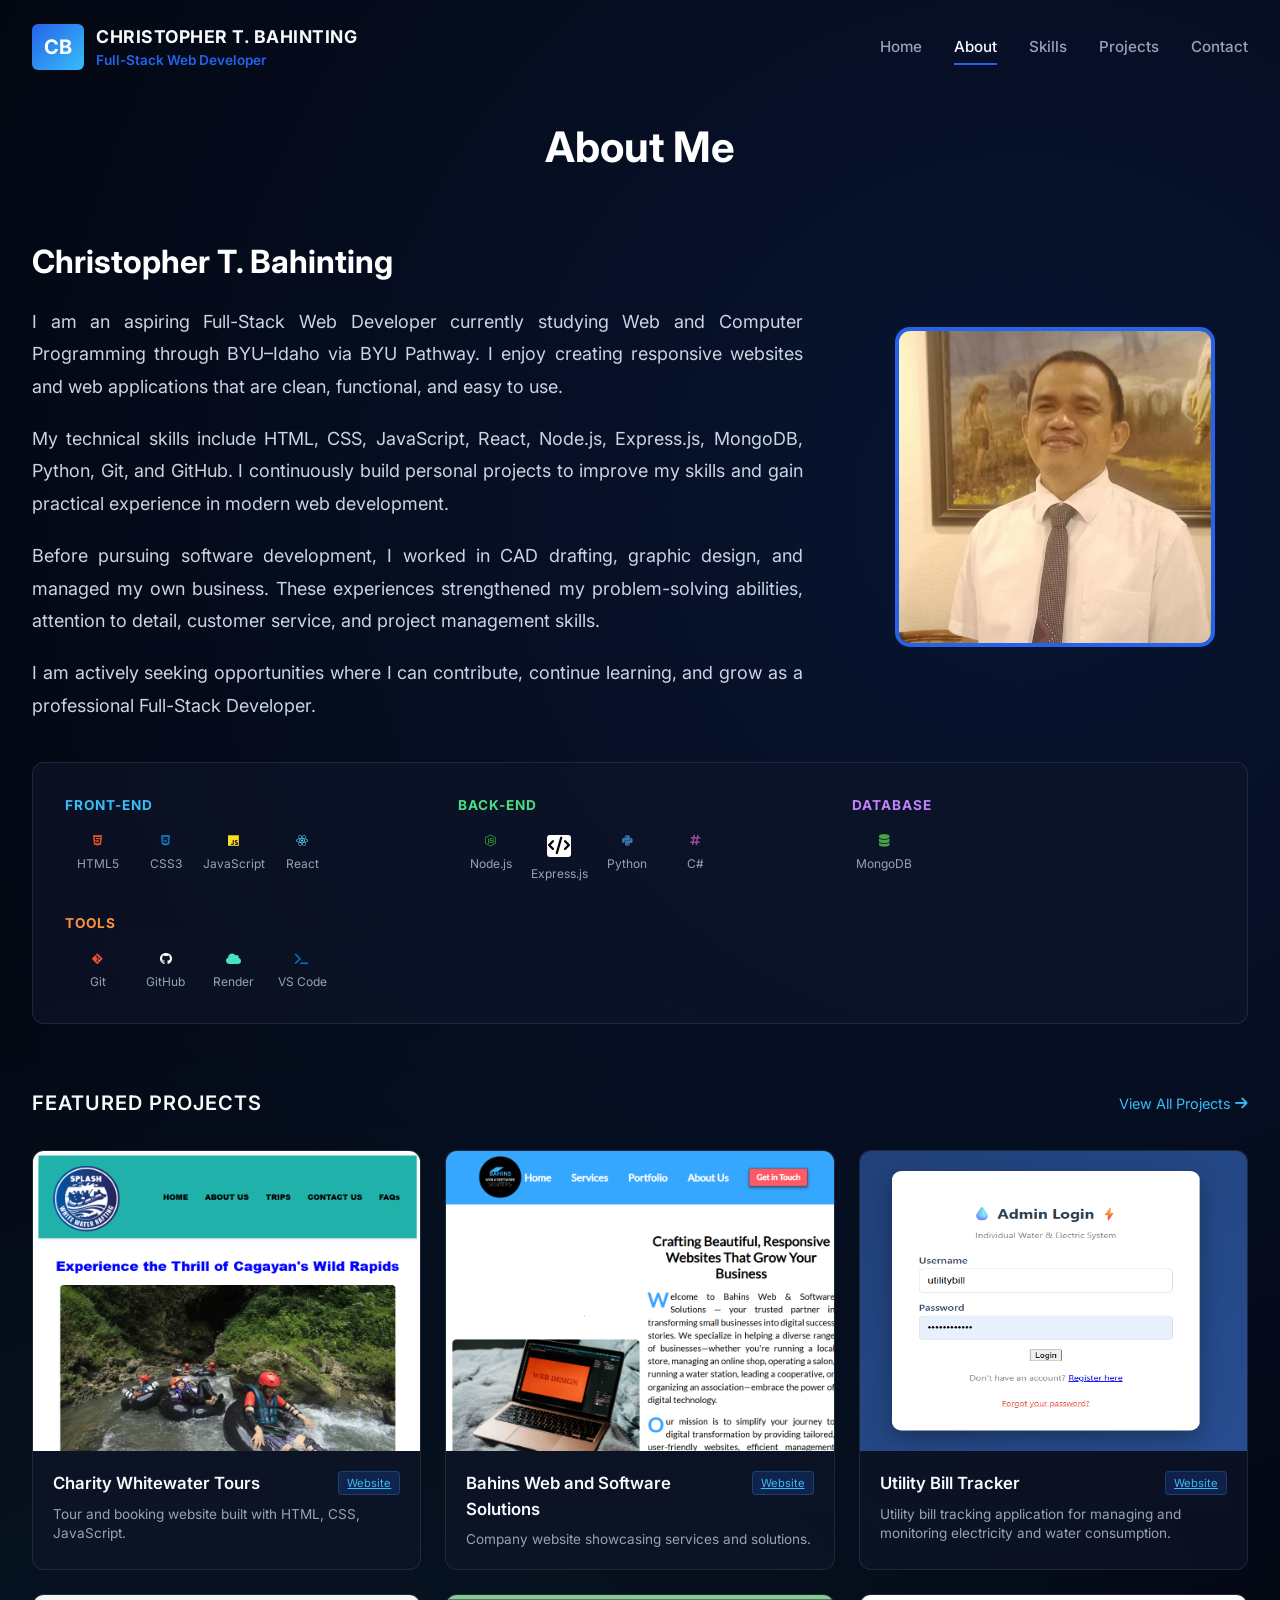
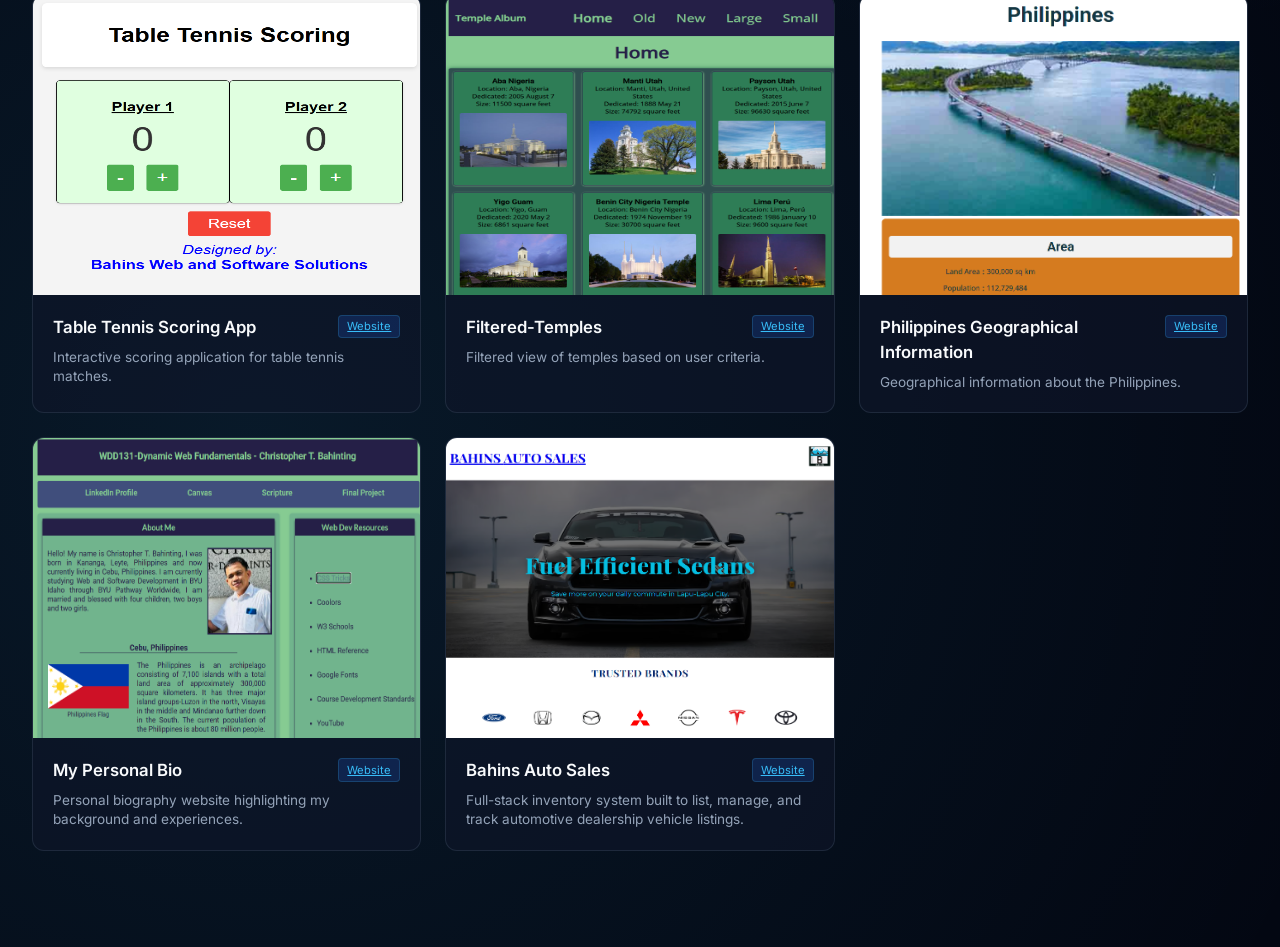
==== about.html @ c2ac5dff "Initial portfolio" ====
<!DOCTYPE html>
<html lang="en">
<head>
    <meta charset="UTF-8">
    <meta name="viewport" content="width=device-width, initial-scale=1.0">
    <title>Christopher T. Bahinting | Full-Stack Web Developer</title>
    <!-- Google Fonts & Font Awesome Icons -->
    <link href="https://fonts.googleapis.com/css2?family=Inter:wght@300;400;500;600;700&display=swap" rel="stylesheet">
    <link rel="stylesheet" href="https://cdnjs.cloudflare.com/ajax/libs/font-awesome/6.4.0/css/all.min.css">
    <link rel="stylesheet" href="style.css">
    
</head>
<body>

    <!-- Header Section -->
    <header>
        <div class="brand">
            <div class="logo-box">CB</div>
            <div class="brand-text">
                <h1>CHRISTOPHER T. BAHINTING</h1>
                <p>Full-Stack Web Developer</p>
            </div>
        </div>
        <nav>
            <a href="index.html" >Home</a>
            <a href="about.html" class="active" >About</a>
            <a href="skills.html">Skills</a>
            <a href="projects.html">Projects</a>
            <a href="contact.html">Contact</a>          
        </nav>
    </header>


    
<!-- ABOUT -->
<section id="about" class="about">
    <div class="container">

        <h2>About Me</h2>

        <div class="about-content">

          

            <div class="about-text">

                <h3>Christopher T. Bahinting</h3>

                <p>
                    I am an aspiring Full-Stack Web Developer currently studying
                    Web and Computer Programming through BYU–Idaho via BYU Pathway.
                    I enjoy creating responsive websites and web applications that
                    are clean, functional, and easy to use.
                </p>

                <p>
                    My technical skills include HTML, CSS, JavaScript, React,
                    Node.js, Express.js, MongoDB, Python, Git, and GitHub.
                    I continuously build personal projects to improve my skills
                    and gain practical experience in modern web development.
                </p>

                <p>
                    Before pursuing software development, I worked in CAD drafting,
                    graphic design, and managed my own business. These experiences
                    strengthened my problem-solving abilities, attention to detail,
                    customer service, and project management skills.
                </p>

                <p>
                    I am actively seeking opportunities where I can contribute,
                    continue learning, and grow as a professional Full-Stack
                    Developer.
                </p>

            </div>
              <div class="about-image">
                <img src="images/profile.jpg" alt="Christopher Bahinting">
            </div>

        </div>

    </div>
</section>
    







 <!-- Skills Matrix Section -->
    <section class="skills-section">
        <div class="skills-grid">
            <!-- Front-End -->
            <div class="skills-category frontend">
                <h4>Front-End</h4>
                <div class="skills-items">
                    <div class="skill-node"><i class="fa-brands fa-html5" style="color:#e34f26"></i><span>HTML5</span></div>
                    <div class="skill-node"><i class="fa-brands fa-css3-alt" style="color:#1572b6"></i><span>CSS3</span></div>
                    <div class="skill-node"><i class="fa-brands fa-js" style="color:#f7df1e"></i><span>JavaScript</span></div>
                    <div class="skill-node"><i class="fa-brands fa-react" style="color:#61dafb"></i><span>React</span></div>
                </div>
            </div>
            <!-- Back-End -->
            <div class="skills-category backend">
                <h4>Back-End</h4>
                <div class="skills-items">
                    <div class="skill-node"><i class="fa-brands fa-node-js" style="color:#339933"></i><span>Node.js</span></div>
                    <div class="skill-node"><i class="fa-solid fa-code" style="color:#000000; background:#fff; border-radius:3px; padding:2px 1px; font-size:1.1rem;"></i><span>Express.js</span></div>
                    <div class="skill-node"><i class="fa-brands fa-python" style="color:#3776ab"></i><span>Python</span></div>
                    <div class="skill-node"><i class="fa-solid fa-hashtag" style="color:#9b4993"></i><span>C#</span></div>
                </div>
            </div>
            <!-- Database -->
            <div class="skills-category database">
                <h4>Database</h4>
                <div class="skills-items">
                    <div class="skill-node"><i class="fa-solid fa-database" style="color:#47a248"></i><span>MongoDB</span></div>
                </div>
            </div>
            <!-- Tools -->
            <div class="skills-category tools">
                <h4>Tools</h4>
                <div class="skills-items">
                    <div class="skill-node"><i class="fa-brands fa-git-alt" style="color:#f05032"></i><span>Git</span></div>
                    <div class="skill-node"><i class="fa-brands fa-github" style="color:#ffffff"></i><span>GitHub</span></div>
                    <div class="skill-node"><i class="fa-solid fa-cloud" style="color:#46e3c3"></i><span>Render</span></div>
                    <div class="skill-node"><i class="fa-solid fa-terminal" style="color:#007acc"></i><span>VS Code</span></div>
                </div>
            </div>
        </div>
    </section>

    <!-- Featured Projects Grid Section -->
     <!-- Featured Projects Grid Section -->
    <section class="projects-section">
        <div class="projects-header">
            <h3>Featured Projects</h3>
            <a href="#" class="view-all-link">View All Projects <i class="fa-solid fa-arrow-right"></i></a>
        </div>

        <div class="projects-grid">

            <!-- Project 1 -->
          <div class="project-card">
            <img src="images/waterrafting.png" alt="Charity Whitewater Tours" class="project-img">
                <div class="project-info">
                        <div class="project-title-row">
                    <h4>Charity Whitewater Tours</h4>
                    <a href="https://bahintingchristopher.github.io/wdd130/index.html" 
                        target="_blank" 
                        class="project-badge">
                        Website
                        </a>
                    </div>
                    <p class="project-desc">Tour and booking website built with HTML, CSS, JavaScript.</p>
                </div>
        </div>

            <!-- Project 2 -->
        <div class="project-card">
            <img src="images/bahins.png" alt="Bahins Web and Software Solutions" class="project-img">
        <div class="project-info">
                <div class="project-title-row">
                    <!-- Updated title -->
                    <h4>Bahins Web and Software Solutions</h4>
                    <a href="https://bahintingchristopher.github.io/bahins/" 
                    target="_blank" 
                    class="project-badge">
                    Website
                    </a>
                </div>
                <p class="project-desc">Company website showcasing services and solutions.</p>
            </div>
        </div>

            <!-- Project 3 -->
             <div class="project-card">
            <img src="images/utilitybill.png" alt="Utility Bill Tracker" class="project-img">
        <div class="project-info">
                <div class="project-title-row">
                    <!-- Updated title -->
                    <h4>Utility Bill Tracker</h4>
                    <a href="https://utilitybill.pythonanywhere.com/login/?next=/" 
                    target="_blank" 
                    class="project-badge">
                    Website
                    </a>
                </div>
                <p class="project-desc">Utility bill tracking application for managing and monitoring electricity and water consumption.</p>
            </div>
        </div>

            <!-- Project 4 -->
              <div class="project-card">
            <img src="images/scoringApp.png" alt="Table Tennis Scoring App" class="project-img">
        <div class="project-info">
                <div class="project-title-row">
                    <!-- Updated title -->
                    <h4>Table Tennis Scoring App</h4>
                    <a href="https://bahintingchristopher.github.io/pingpong/score.html" 
                    target="_blank" 
                    class="project-badge">
                    Website
                    </a>
                </div>
                <p class="project-desc">Interactive scoring application for table tennis matches.</p>
            </div>
        </div>
            

            <!-- Project 5 -->
            <div class="project-card">
                <img src="images/filtering.png" alt="Filtered-Temples" class="project-img">
            <div class="project-info">
                    <div class="project-title-row">
                        <!-- Updated title -->
                        <h4>Filtered-Temples</h4>
                        <a href="https://bahintingchristopher.github.io/wdd131/filtered-temples.html" 
                        target="_blank" 
                        class="project-badge">
                        Website
                        </a>
                    </div>
                    <p class="project-desc">Filtered view of temples based on user criteria.</p>
                </div>
            </div>


            <!-- Project 6 -->
           <div class="project-card">
                <img src="images/georaphical.png" alt="Philippines Geographical Information" class="project-img">
            <div class="project-info">
                    <div class="project-title-row">
                        <!-- Updated title -->
                        <h4>Philippines Geographical Information</h4>
                        <a href="https://bahintingchristopher.github.io/wdd131/place.html" 
                        target="_blank" 
                        class="project-badge">
                        Website
                        </a>
                    </div>
                    <p class="project-desc">Geographical information about the Philippines.</p>
                </div>
            </div>

            <!-- Project 7 -->
           <div class="project-card">
                <img src="images/personalBio.png" alt="My Personal Bio" class="project-img">
            <div class="project-info">
                    <div class="project-title-row">
                        <!-- Updated title -->
                        <h4>My Personal Bio</h4>
                        <a href="https://bahintingchristopher.github.io/wdd131/index.html" 
                        target="_blank" 
                        class="project-badge">
                        Website
                        </a>
                    </div>
                    <p class="project-desc">Personal biography website highlighting my background and experiences.</p>
                </div>
            </div>

            <!-- Project 8 -->
             <div class="project-card">
                <img src="images/autoSales.png" alt="Bahins Auto Sales" class="project-img">
            <div class="project-info">
                    <div class="project-title-row">
                        <!-- Updated title -->
                        <h4>Bahins Auto Sales</h4>
                        <a href="https://wdd330-final-project-bahins-auto-sales.onrender.com/" 
                        target="_blank" 
                        class="project-badge">
                        Website
                        </a>
                    </div>
                    <p class="project-desc">Full-stack inventory system built to list, manage, and track automotive dealership vehicle listings.</p>
                </div>
            </div>
            </section>

</body>
</html>
---- style.css ----
:root {
            --bg-color: #030712;
            --card-bg: rgba(15, 23, 42, 0.6);
            --card-border: rgba(51, 65, 85, 0.5);
            --primary-blue: #2563eb;
            --accent-cyan: #38bdf8;
            --text-main: #f8fafc;
            --text-muted: #94a3b8;
            --font-stack: 'Inter', -apple-system, BlinkMacSystemFont, sans-serif;
        }

        * {
            box-sizing: border-box;
            margin: 0;
            padding: 0;
        }

        body {
            background-color: var(--bg-color);
            background-image: radial-gradient(circle at 80% 20%, rgba(37, 99, 235, 0.15) 0%, transparent 50%),
                              radial-gradient(circle at 20% 80%, rgba(56, 189, 248, 0.1) 0%, transparent 50%);
            color: var(--text-main);
            font-family: var(--font-stack);
            line-height: 1.5;
            overflow-x: hidden;
        }

        /* --- HEADER & NAV --- */
        header {
            max-width: 1280px;
            margin: 0 auto;
            padding: 1.5rem 2rem;
            display: flex;
            justify-content: space-between;
            align-items: center;
        }

        .brand {
            display: flex;
            align-items: center;
            gap: 0.75rem;
        }

        .logo-box {
            background: linear-gradient(135deg, var(--primary-blue), var(--accent-cyan));
            color: white;
            font-weight: 700;
            padding: 0.5rem 0.75rem;
            border-radius: 6px;
            font-size: 1.25rem;
        }

        .brand-text h1 {
            font-size: 1.1rem;
            font-weight: 700;
            letter-spacing: 0.5px;
        }

        .brand-text p {
            font-size: 0.85rem;
            color: var(--primary-blue);
            font-weight: 600;
        }

        nav {
            display: flex;
            gap: 2rem;
            align-items: center;
        }

        nav a {
            color: var(--text-muted);
            text-decoration: none;
            font-size: 0.95rem;
            font-weight: 500;
            transition: color 0.2s;
        }

        nav a:hover, nav a.active {
            color: var(--text-main);
            position: relative;
        }

        nav a.active::after {
            content: '';
            position: absolute;
            bottom: -6px;
            left: 0;
            width: 100%;
            height: 2px;
            background-color: var(--primary-blue);
        }

        .btn-resume {
            border: 1px solid var(--card-border);
            padding: 0.5rem 1rem;
            border-radius: 6px;
            color: var(--text-main);
            text-decoration: none;
            font-size: 0.9rem;
            display: flex;
            align-items: center;
            gap: 0.5rem;
            background: rgba(255,255,255,0.02);
            transition: background 0.2s;
        }

        .btn-resume:hover {
            background: rgba(255,255,255,0.08);
        }

        /* --- HERO SECTION --- */
        .hero-container {
            max-width: 1280px;
            margin: 0 auto;
            padding: 4rem 2rem;
            display: grid;
            grid-template-columns: 1.2fr 0.8fr;
            gap: 4rem;
            align-items: center;
        }

        .hero-left {
            display: flex;
            flex-direction: column;
            gap: 1.25rem;
        }

        .hero-tagline {
            color: var(--accent-cyan);
            font-size: 1.1rem;
            font-weight: 500;
        }

        .hero-left h2 {
            font-size: 3rem;
            font-weight: 700;
            line-height: 1.1;
        }

        .hero-left h3 {
            font-size: 2rem;
            color: var(--primary-blue);
            font-weight: 700;
        }

        .hero-desc {
            color: var(--text-muted);
            font-size: 1.05rem;
            max-width: 540px;
        }

        .hero-tech-tags {
            display: flex;
            flex-wrap: wrap;
            gap: 0.5rem 1rem;
            color: var(--text-muted);
            font-size: 0.95rem;
            margin-top: 0.5rem;
        }

        .hero-tech-tags span::before {
            content: "• ";
            color: var(--primary-blue);
            font-weight: bold;
        }

        .hero-buttons {
            display: flex;
            gap: 1rem;
            margin-top: 1rem;
        }

        .btn-primary {
            background-color: var(--primary-blue);
            color: white;
            padding: 0.75rem 1.5rem;
            border-radius: 6px;
            text-decoration: none;
            font-weight: 500;
            display: flex;
            align-items: center;
            gap: 0.5rem;
        }

        .btn-secondary {
            border: 1px solid var(--card-border);
            color: white;
            padding: 0.75rem 1.5rem;
            border-radius: 6px;
            text-decoration: none;
            font-weight: 500;
            display: flex;
            align-items: center;
            gap: 0.5rem;
        }

        .hero-meta {
            display: flex;
            gap: 2rem;
            color: var(--text-muted);
            font-size: 0.9rem;
            margin-top: 1.5rem;
        }

        .hero-meta span {
            display: flex;
            align-items: center;
            gap: 0.5rem;
        }

        /* Right Side Code Graphics Mimicry */
        .hero-right {
            position: relative;
            display: flex;
            justify-content: center;
        }

        .code-mockup {
            background: #0b1329;
            border: 1px solid var(--card-border);
            border-radius: 12px;
            padding: 1.5rem;
            font-family: monospace;
            font-size: 0.85rem;
            width: 100%;
            box-shadow: 0 20px 40px rgba(0,0,0,0.5);
            color: #a5b4fc;
        }

        /* --- SKILLS MATRIX --- */
        .skills-section {
            max-width: 1280px;
            margin: 0 auto 4rem auto;
            padding: 0 2rem;
        }

        .skills-grid {
            background: var(--card-bg);
            border: 1px solid var(--card-border);
            border-radius: 12px;
            padding: 2rem;
            display: grid;
            grid-template-columns: repeat(4, 1fr);
            gap: 2rem;
        }

        .skills-category h4 {
            font-size: 0.85rem;
            text-transform: uppercase;
            letter-spacing: 1px;
            margin-bottom: 1.25rem;
        }

        .skills-category.frontend h4 { color: #38bdf8; }
        .skills-category.backend h4 { color: #4ade80; }
        .skills-category.database h4 { color: #c084fc; }
        .skills-category.tools h4 { color: #fb923c; }

        .skills-items {
            display: flex;
            /* flex-wrap: wrap; */
            gap: .2rem;
        }

        .skill-node {
            display: flex;
            flex-direction: column;
            align-items: center;
            gap: 0.5rem;
            width: 65px;
            text-align: center;
        }

        .skill-node i {
            font-size: .75rem;
            color: var(--text-muted);
            transition: color 0.2s;
        }

        .skill-node:hover i {
            color: var(--text-main);
        }

        .skill-node span {
            font-size: 0.75rem;
            color: var(--text-muted);
        }

        /* --- PROJECTS SECTION --- */
        .projects-section {
            max-width: 1280px;
            margin: 0 auto 6rem auto;
            padding: 0 2rem;
        }

        .projects-header {
            display: flex;
            justify-content: space-between;
            align-items: center;
            margin-bottom: 2rem;
        }

        .projects-header h3 {
            font-size: 1.25rem;
            text-transform: uppercase;
            letter-spacing: 1px;
            font-weight: 600;
        }

        .view-all-link {
            color: var(--accent-cyan);
            text-decoration: none;
            font-size: 0.9rem;
            display: flex;
            align-items: center;
            gap: 0.25rem;
        }

        .projects-grid {
            display: grid;
            grid-template-columns: repeat(auto-fill, minmax(300px, 1fr));
            gap: 1.5rem;
        }

        .project-card {
            background: var(--card-bg);
            border: 1px solid var(--card-border);
            border-radius: 12px;
            overflow: hidden;
            display: flex;
            flex-direction: column;
            transition: transform 0.2s, border-color 0.2s;
        }

        .project-card img {
            width: auto;
            height: 300px;
            display: block;
        }

        .project-card:hover {
            transform: translateY(-4px);
            border-color: rgba(56, 189, 248, 0.4);
        }

        .project-img-placeholder {
            height: 100px;
            background: linear-gradient(135deg, #1e293b, #0f172a);
            display: flex;
            align-items: center;
            justify-content: center;
            color: rgba(255,255,255,0.05);
            font-size: 3rem;
            position: relative;
        }
        

        /* Abstract structural background layout patterns matching your cards */
        .project-img-placeholder::after {
            content: '';
            position: absolute;
            inset: 10px;
            border: 1px dashed rgba(255,255,255,0.05);
            border-radius: 6px;
        }

        .project-info {
            padding: 1.25rem;
            display: flex;
            flex-direction: column;
            flex-grow: 1;
            gap: 0.5rem;
        }

        .project-title-row {
            display: flex;
            justify-content: space-between;
            align-items: flex-start;
            gap: 0.5rem;
        }

        .project-title-row h4 {
            font-size: 1.05rem;
            font-weight: 600;
            color: var(--text-main);
        }

        .project-badge {
            font-size: 0.7rem;
            background: rgba(37, 99, 235, 0.2);
            color: var(--accent-cyan);
            padding: 0.15rem 0.5rem;
            border-radius: 4px;
            white-space: nowrap;
            border: 1px solid rgba(56, 189, 248, 0.2);
        }

        .project-desc {
            font-size: 0.85rem;
            color: var(--text-muted);
            line-height: 1.4;
        }

/* ===========================
   ABOUT
=========================== */

.about {
    
    padding: 20px 0;
}

.container {
    max-width: 1280px;
    margin: 0 auto;
    padding: 0 2rem;
}

.about h2 {
    text-align: center;
    font-size: 42px;
    color: white;
    margin-bottom: 60px;
}

.about-content {
    display: flex;
    align-items: center;
    justify-content: center;
    gap: 60px;
    flex-wrap: wrap;
}

.about-image {
    flex: 1;
    min-width: 280px;
    text-align: center;
}

.about-image img {
    width: 320px;
    max-width: 100%;
    border-radius: 15px;
    border: 4px solid #2563eb;
}

.about-text {
    flex: 2;
    min-width: 300px;
}

.about-text h3 {
    color: white;
    font-size: 32px;
    margin-bottom: 20px;
}

.about-text p {
    color: #cbd5e1;
    font-size: 18px;
    line-height: 1.8;
    margin-bottom: 20px;
    text-align: justify;
}

/* ==========================
   SKILLS PAGE
========================== */

.skills-page{
    padding:10px 0;
}

.skills-page h2{
    text-align:center;
    font-size:2.5rem;
    margin-bottom:20px;
}

.section-description{
    max-width:700px;
    margin:0 auto 60px;
    text-align:center;
    color:var(--text-muted);
    line-height:1.8;
}

.skills-grid{

    display:grid;

    grid-template-columns:repeat(auto-fit,minmax(280px,1fr));

    gap:30px;

}

.skill-card{

    background:var(--card-bg);

    border:1px solid var(--card-border);

    border-radius:15px;

    padding:35px;

    text-align:center;

    transition:.3s;

    backdrop-filter:blur(10px);

}

.skill-card:hover{

    transform:translateY(-8px);

    border-color:var(--accent-cyan);

}

.skill-card i{

    font-size:3rem;

    color:var(--primary-blue);

    margin-bottom:20px;

}

.skill-card h3{

    margin-bottom:20px;

    font-size:1.4rem;

}

.skill-card ul{

    list-style:none;

}

.skill-card li{

    padding:10px 0;

    color:var(--text-muted);

    border-bottom:1px solid rgba(255,255,255,.08);

}

.skill-card li:last-child{

    border-bottom:none;

}


/* ==========================
   CONTACT
========================== */

.contact{

    padding:100px 0;

}

.contact h2{

    text-align:center;

    font-size:2.5rem;

    margin-bottom:20px;

}

.contact-intro{

    max-width:700px;

    margin:auto;

    text-align:center;

    line-height:1.8;

    color:var(--text-muted);

    margin-bottom:60px;

}

.contact-grid{

    display:grid;

    grid-template-columns:repeat(auto-fit,minmax(250px,1fr));

    gap:30px;

}

.contact-card{

    background:var(--card-bg);

    border:1px solid var(--card-border);

    border-radius:15px;

    padding:35px;

    text-align:center;

    transition:.3s;

}

.contact-card:hover{

    transform:translateY(-8px);

    border-color:var(--accent-cyan);

}

.contact-card i{

    font-size:2.8rem;

    color:var(--primary-blue);

    margin-bottom:20px;

}

.contact-card h3{

    margin-bottom:15px;

}

.contact-card a{
    color: var(--text-muted);
    text-decoration: none;
    transition: .3s;
    word-break: break-word;
}

.contact-card p,
.contact-card a{
    font-size: 13px;
}
        /* --- RESPONSIVE ADJUSTMENTS --- */
        @media (max-width: 1024px) {
            .hero-container { grid-template-columns: 1fr; gap: 2rem; text-align: center; }
            .hero-desc { margin: 0 auto; }
            .hero-tech-tags, .hero-buttons, .hero-meta { justify-content: center; }
            .hero-right { display: none; } /* Hide heavy graphical asset mockup code block on tablet/mobile */
            .skills-grid { grid-template-columns: repeat(2, 1fr); gap: 1.5rem; }
        }

        @media (max-width: 640px) {
            header { flex-direction: column; gap: 1rem; }
            nav { flex-wrap: wrap; justify-content: center; gap: 1rem; }
            .skills-grid { grid-template-columns: 1fr; }
            .hero-left h2 { font-size: 2.25rem; }
            .hero-left h3 { font-size: 1.5rem; }
        }
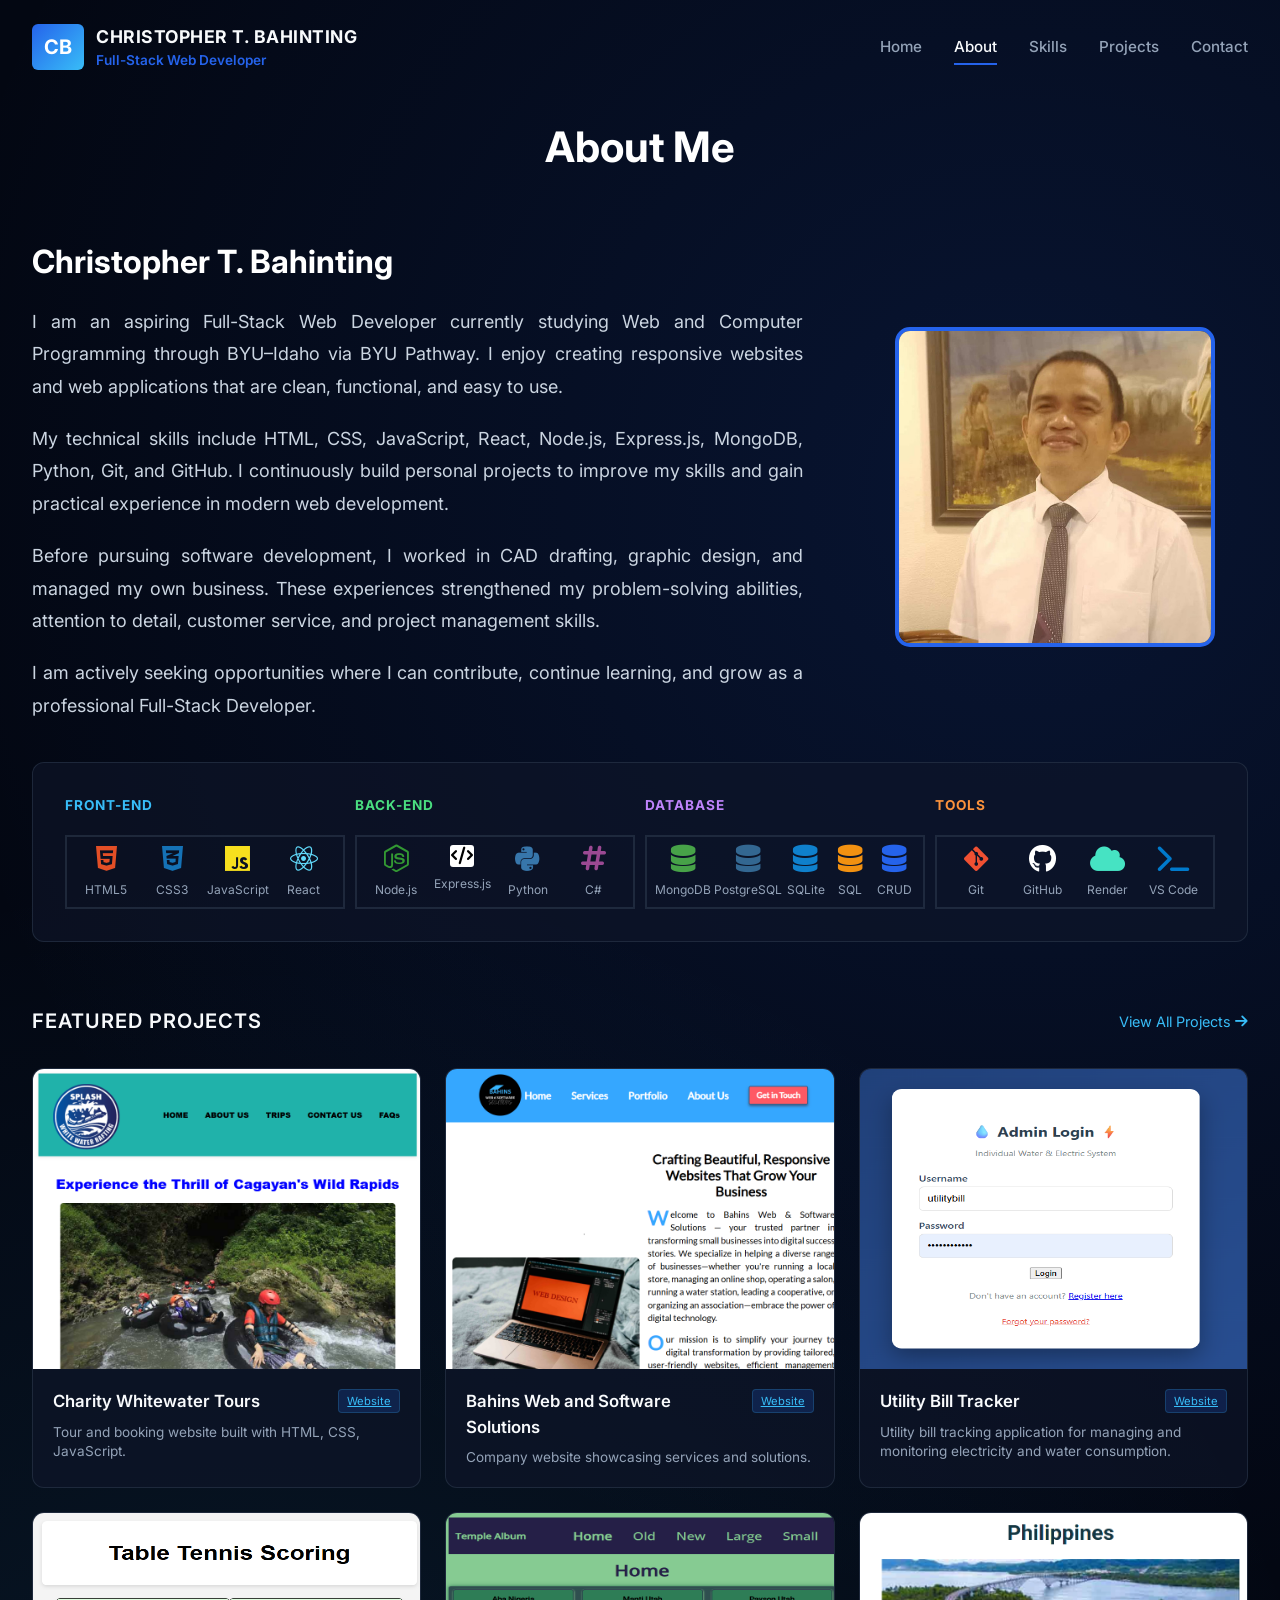
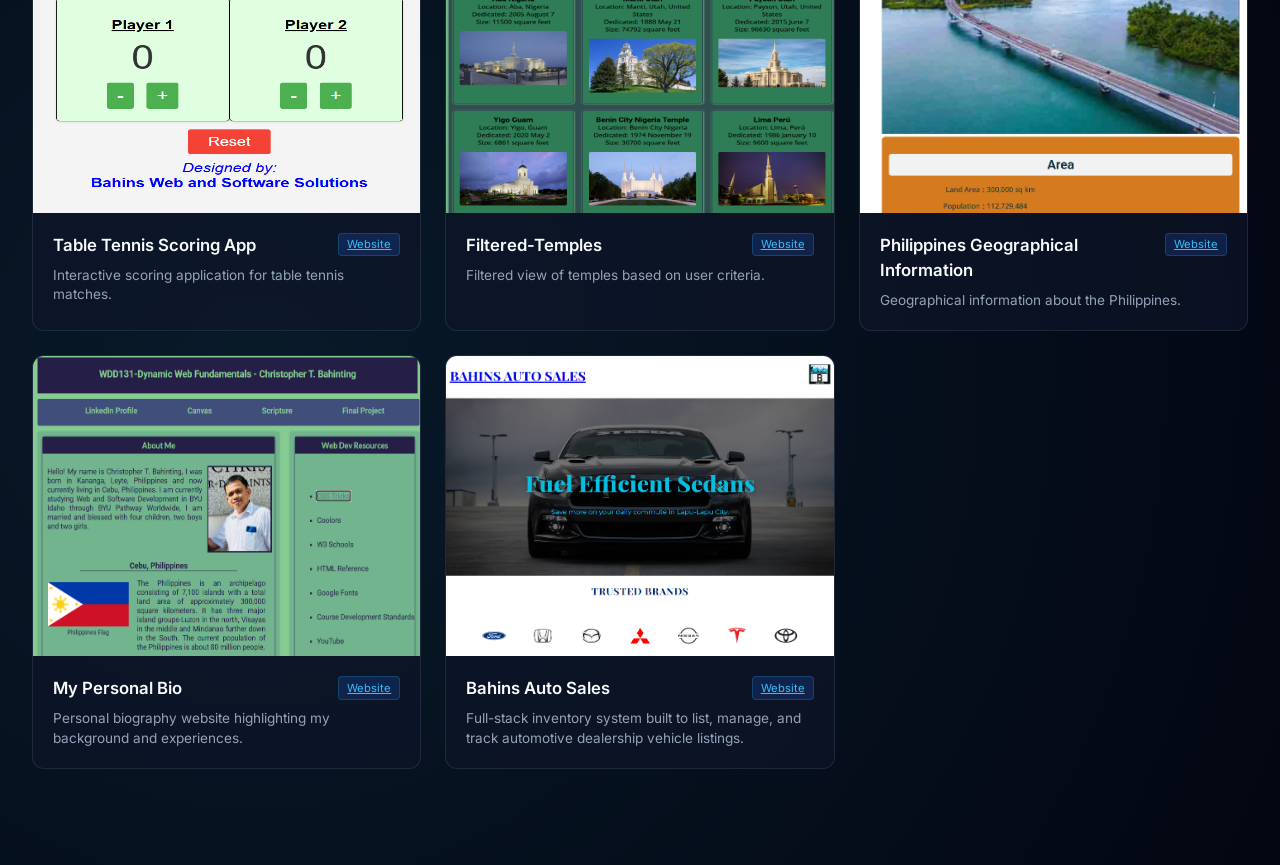
==== commit db2a633c: "feat: add new section to about page" ====
--- a/about.html
+++ b/about.html
@@ -90,7 +90,7 @@
 
 
 
- <!-- Skills Matrix Section -->
+  <!-- Skills Matrix Section -->
     <section class="skills-section">
         <div class="skills-grid">
             <!-- Front-End -->
@@ -116,9 +116,35 @@
             <!-- Database -->
             <div class="skills-category database">
                 <h4>Database</h4>
-                <div class="skills-items">
-                    <div class="skill-node"><i class="fa-solid fa-database" style="color:#47a248"></i><span>MongoDB</span></div>
-                </div>
+
+<div class="skills-items">
+
+    <div class="skill-node">
+        <i class="fa-solid fa-database" style="color:#47a248"></i>
+        <span>MongoDB</span>
+    </div>
+
+    <div class="skill-node">
+        <i class="fa-solid fa-database" style="color:#336791"></i>
+        <span>PostgreSQL</span>
+    </div>
+
+    <div class="skill-node">
+        <i class="fa-solid fa-database" style="color:#0f80cc"></i>
+        <span>SQLite</span>
+    </div>
+
+    <div class="skill-node">
+        <i class="fa-solid fa-database" style="color:#f29111"></i>
+        <span>SQL</span>
+    </div>
+   
+    <div class="skill-node">
+        <i class="fa-solid fa-database" style="color:#2563eb"></i>
+        <span>CRUD</span>
+    </div>
+
+</div>
             </div>
             <!-- Tools -->
             <div class="skills-category tools">
@@ -133,6 +159,7 @@
         </div>
     </section>
 
+    
     <!-- Featured Projects Grid Section -->
      <!-- Featured Projects Grid Section -->
     <section class="projects-section">
--- a/style.css
+++ b/style.css
@@ -260,7 +260,8 @@
 
         .skills-items {
             display: flex;
-            /* flex-wrap: wrap; */
+           border: 2px solid var(--card-border);
+           padding: 0.5rem;
             gap: .2rem;
         }
 
@@ -269,12 +270,12 @@
             flex-direction: column;
             align-items: center;
             gap: 0.5rem;
-            width: 65px;
+            width: 80px;
             text-align: center;
         }
 
         .skill-node i {
-            font-size: .75rem;
+            font-size: 1.75rem;
             color: var(--text-muted);
             transition: color 0.2s;
         }
@@ -491,9 +492,9 @@
 
     display:grid;
 
-    grid-template-columns:repeat(auto-fit,minmax(280px,1fr));
-
-    gap:30px;
+    grid-template-columns:repeat(auto-fit,minmax(200px,1fr));
+
+    gap:10px;
 
 }
 
@@ -505,7 +506,7 @@
 
     border-radius:15px;
 
-    padding:35px;
+    padding:5px;
 
     text-align:center;
 
@@ -517,7 +518,7 @@
 
 .skill-card:hover{
 
-    transform:translateY(-8px);
+    transform:translateY(-1px);
 
     border-color:var(--accent-cyan);
 
@@ -525,19 +526,19 @@
 
 .skill-card i{
 
-    font-size:3rem;
+    font-size:2rem;
 
     color:var(--primary-blue);
 
-    margin-bottom:20px;
+    margin-bottom:5px;
 
 }
 
 .skill-card h3{
 
-    margin-bottom:20px;
-
-    font-size:1.4rem;
+    margin-bottom:10px;
+
+    font-size:1.2rem;
 
 }
 
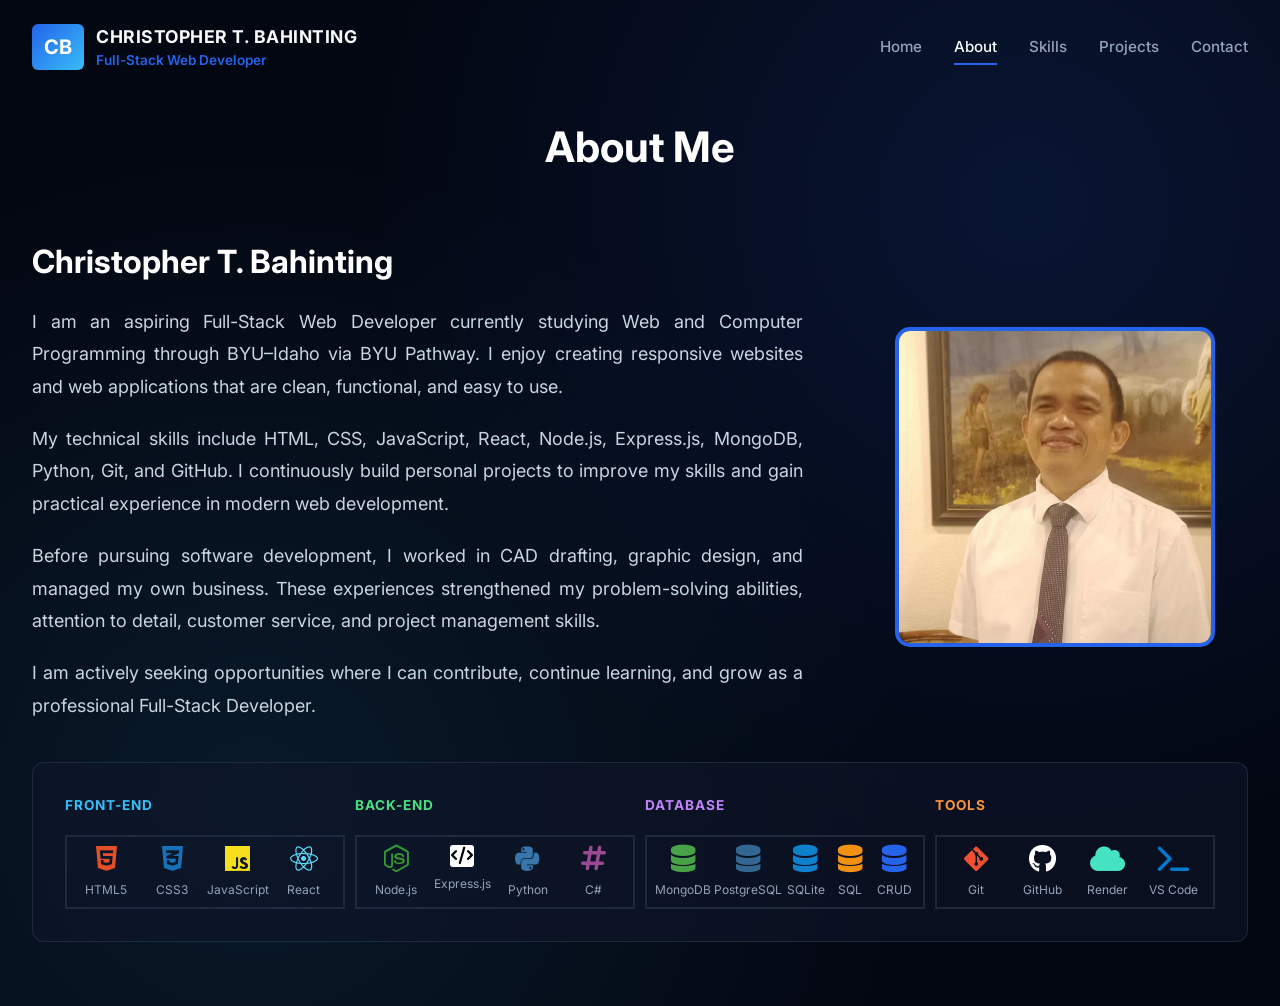
==== commit 36478c6e: "Add files via upload" ====
--- a/about.html
+++ b/about.html
@@ -1,312 +1,164 @@
-<!DOCTYPE html>
-<html lang="en">
-<head>
-    <meta charset="UTF-8">
-    <meta name="viewport" content="width=device-width, initial-scale=1.0">
-    <title>Christopher T. Bahinting | Full-Stack Web Developer</title>
-    <!-- Google Fonts & Font Awesome Icons -->
-    <link href="https://fonts.googleapis.com/css2?family=Inter:wght@300;400;500;600;700&display=swap" rel="stylesheet">
-    <link rel="stylesheet" href="https://cdnjs.cloudflare.com/ajax/libs/font-awesome/6.4.0/css/all.min.css">
-    <link rel="stylesheet" href="style.css">
-    
-</head>
-<body>
-
-    <!-- Header Section -->
-    <header>
-        <div class="brand">
-            <div class="logo-box">CB</div>
-            <div class="brand-text">
-                <h1>CHRISTOPHER T. BAHINTING</h1>
-                <p>Full-Stack Web Developer</p>
-            </div>
-        </div>
-        <nav>
-            <a href="index.html" >Home</a>
-            <a href="about.html" class="active" >About</a>
-            <a href="skills.html">Skills</a>
-            <a href="projects.html">Projects</a>
-            <a href="contact.html">Contact</a>          
-        </nav>
-    </header>
-
-
-    
-<!-- ABOUT -->
-<section id="about" class="about">
-    <div class="container">
-
-        <h2>About Me</h2>
-
-        <div class="about-content">
-
-          
-
-            <div class="about-text">
-
-                <h3>Christopher T. Bahinting</h3>
-
-                <p>
-                    I am an aspiring Full-Stack Web Developer currently studying
-                    Web and Computer Programming through BYU–Idaho via BYU Pathway.
-                    I enjoy creating responsive websites and web applications that
-                    are clean, functional, and easy to use.
-                </p>
-
-                <p>
-                    My technical skills include HTML, CSS, JavaScript, React,
-                    Node.js, Express.js, MongoDB, Python, Git, and GitHub.
-                    I continuously build personal projects to improve my skills
-                    and gain practical experience in modern web development.
-                </p>
-
-                <p>
-                    Before pursuing software development, I worked in CAD drafting,
-                    graphic design, and managed my own business. These experiences
-                    strengthened my problem-solving abilities, attention to detail,
-                    customer service, and project management skills.
-                </p>
-
-                <p>
-                    I am actively seeking opportunities where I can contribute,
-                    continue learning, and grow as a professional Full-Stack
-                    Developer.
-                </p>
-
-            </div>
-              <div class="about-image">
-                <img src="images/profile.jpg" alt="Christopher Bahinting">
-            </div>
-
-        </div>
-
-    </div>
-</section>
-    
-
-
-
-
-
-
-
-  <!-- Skills Matrix Section -->
-    <section class="skills-section">
-        <div class="skills-grid">
-            <!-- Front-End -->
-            <div class="skills-category frontend">
-                <h4>Front-End</h4>
-                <div class="skills-items">
-                    <div class="skill-node"><i class="fa-brands fa-html5" style="color:#e34f26"></i><span>HTML5</span></div>
-                    <div class="skill-node"><i class="fa-brands fa-css3-alt" style="color:#1572b6"></i><span>CSS3</span></div>
-                    <div class="skill-node"><i class="fa-brands fa-js" style="color:#f7df1e"></i><span>JavaScript</span></div>
-                    <div class="skill-node"><i class="fa-brands fa-react" style="color:#61dafb"></i><span>React</span></div>
-                </div>
-            </div>
-            <!-- Back-End -->
-            <div class="skills-category backend">
-                <h4>Back-End</h4>
-                <div class="skills-items">
-                    <div class="skill-node"><i class="fa-brands fa-node-js" style="color:#339933"></i><span>Node.js</span></div>
-                    <div class="skill-node"><i class="fa-solid fa-code" style="color:#000000; background:#fff; border-radius:3px; padding:2px 1px; font-size:1.1rem;"></i><span>Express.js</span></div>
-                    <div class="skill-node"><i class="fa-brands fa-python" style="color:#3776ab"></i><span>Python</span></div>
-                    <div class="skill-node"><i class="fa-solid fa-hashtag" style="color:#9b4993"></i><span>C#</span></div>
-                </div>
-            </div>
-            <!-- Database -->
-            <div class="skills-category database">
-                <h4>Database</h4>
-
-<div class="skills-items">
-
-    <div class="skill-node">
-        <i class="fa-solid fa-database" style="color:#47a248"></i>
-        <span>MongoDB</span>
-    </div>
-
-    <div class="skill-node">
-        <i class="fa-solid fa-database" style="color:#336791"></i>
-        <span>PostgreSQL</span>
-    </div>
-
-    <div class="skill-node">
-        <i class="fa-solid fa-database" style="color:#0f80cc"></i>
-        <span>SQLite</span>
-    </div>
-
-    <div class="skill-node">
-        <i class="fa-solid fa-database" style="color:#f29111"></i>
-        <span>SQL</span>
-    </div>
-   
-    <div class="skill-node">
-        <i class="fa-solid fa-database" style="color:#2563eb"></i>
-        <span>CRUD</span>
-    </div>
-
-</div>
-            </div>
-            <!-- Tools -->
-            <div class="skills-category tools">
-                <h4>Tools</h4>
-                <div class="skills-items">
-                    <div class="skill-node"><i class="fa-brands fa-git-alt" style="color:#f05032"></i><span>Git</span></div>
-                    <div class="skill-node"><i class="fa-brands fa-github" style="color:#ffffff"></i><span>GitHub</span></div>
-                    <div class="skill-node"><i class="fa-solid fa-cloud" style="color:#46e3c3"></i><span>Render</span></div>
-                    <div class="skill-node"><i class="fa-solid fa-terminal" style="color:#007acc"></i><span>VS Code</span></div>
-                </div>
-            </div>
-        </div>
-    </section>
-
-    
-    <!-- Featured Projects Grid Section -->
-     <!-- Featured Projects Grid Section -->
-    <section class="projects-section">
-        <div class="projects-header">
-            <h3>Featured Projects</h3>
-            <a href="#" class="view-all-link">View All Projects <i class="fa-solid fa-arrow-right"></i></a>
-        </div>
-
-        <div class="projects-grid">
-
-            <!-- Project 1 -->
-          <div class="project-card">
-            <img src="images/waterrafting.png" alt="Charity Whitewater Tours" class="project-img">
-                <div class="project-info">
-                        <div class="project-title-row">
-                    <h4>Charity Whitewater Tours</h4>
-                    <a href="https://bahintingchristopher.github.io/wdd130/index.html" 
-                        target="_blank" 
-                        class="project-badge">
-                        Website
-                        </a>
-                    </div>
-                    <p class="project-desc">Tour and booking website built with HTML, CSS, JavaScript.</p>
-                </div>
-        </div>
-
-            <!-- Project 2 -->
-        <div class="project-card">
-            <img src="images/bahins.png" alt="Bahins Web and Software Solutions" class="project-img">
-        <div class="project-info">
-                <div class="project-title-row">
-                    <!-- Updated title -->
-                    <h4>Bahins Web and Software Solutions</h4>
-                    <a href="https://bahintingchristopher.github.io/bahins/" 
-                    target="_blank" 
-                    class="project-badge">
-                    Website
-                    </a>
-                </div>
-                <p class="project-desc">Company website showcasing services and solutions.</p>
-            </div>
-        </div>
-
-            <!-- Project 3 -->
-             <div class="project-card">
-            <img src="images/utilitybill.png" alt="Utility Bill Tracker" class="project-img">
-        <div class="project-info">
-                <div class="project-title-row">
-                    <!-- Updated title -->
-                    <h4>Utility Bill Tracker</h4>
-                    <a href="https://utilitybill.pythonanywhere.com/login/?next=/" 
-                    target="_blank" 
-                    class="project-badge">
-                    Website
-                    </a>
-                </div>
-                <p class="project-desc">Utility bill tracking application for managing and monitoring electricity and water consumption.</p>
-            </div>
-        </div>
-
-            <!-- Project 4 -->
-              <div class="project-card">
-            <img src="images/scoringApp.png" alt="Table Tennis Scoring App" class="project-img">
-        <div class="project-info">
-                <div class="project-title-row">
-                    <!-- Updated title -->
-                    <h4>Table Tennis Scoring App</h4>
-                    <a href="https://bahintingchristopher.github.io/pingpong/score.html" 
-                    target="_blank" 
-                    class="project-badge">
-                    Website
-                    </a>
-                </div>
-                <p class="project-desc">Interactive scoring application for table tennis matches.</p>
-            </div>
-        </div>
-            
-
-            <!-- Project 5 -->
-            <div class="project-card">
-                <img src="images/filtering.png" alt="Filtered-Temples" class="project-img">
-            <div class="project-info">
-                    <div class="project-title-row">
-                        <!-- Updated title -->
-                        <h4>Filtered-Temples</h4>
-                        <a href="https://bahintingchristopher.github.io/wdd131/filtered-temples.html" 
-                        target="_blank" 
-                        class="project-badge">
-                        Website
-                        </a>
-                    </div>
-                    <p class="project-desc">Filtered view of temples based on user criteria.</p>
-                </div>
-            </div>
-
-
-            <!-- Project 6 -->
-           <div class="project-card">
-                <img src="images/georaphical.png" alt="Philippines Geographical Information" class="project-img">
-            <div class="project-info">
-                    <div class="project-title-row">
-                        <!-- Updated title -->
-                        <h4>Philippines Geographical Information</h4>
-                        <a href="https://bahintingchristopher.github.io/wdd131/place.html" 
-                        target="_blank" 
-                        class="project-badge">
-                        Website
-                        </a>
-                    </div>
-                    <p class="project-desc">Geographical information about the Philippines.</p>
-                </div>
-            </div>
-
-            <!-- Project 7 -->
-           <div class="project-card">
-                <img src="images/personalBio.png" alt="My Personal Bio" class="project-img">
-            <div class="project-info">
-                    <div class="project-title-row">
-                        <!-- Updated title -->
-                        <h4>My Personal Bio</h4>
-                        <a href="https://bahintingchristopher.github.io/wdd131/index.html" 
-                        target="_blank" 
-                        class="project-badge">
-                        Website
-                        </a>
-                    </div>
-                    <p class="project-desc">Personal biography website highlighting my background and experiences.</p>
-                </div>
-            </div>
-
-            <!-- Project 8 -->
-             <div class="project-card">
-                <img src="images/autoSales.png" alt="Bahins Auto Sales" class="project-img">
-            <div class="project-info">
-                    <div class="project-title-row">
-                        <!-- Updated title -->
-                        <h4>Bahins Auto Sales</h4>
-                        <a href="https://wdd330-final-project-bahins-auto-sales.onrender.com/" 
-                        target="_blank" 
-                        class="project-badge">
-                        Website
-                        </a>
-                    </div>
-                    <p class="project-desc">Full-stack inventory system built to list, manage, and track automotive dealership vehicle listings.</p>
-                </div>
-            </div>
-            </section>
-
-</body>
+<!DOCTYPE html>
+<html lang="en">
+<head>
+    <meta charset="UTF-8">
+    <meta name="viewport" content="width=device-width, initial-scale=1.0">
+    <title>Christopher T. Bahinting | Full-Stack Web Developer</title>
+    <!-- Google Fonts & Font Awesome Icons -->
+    <link href="https://fonts.googleapis.com/css2?family=Inter:wght@300;400;500;600;700&display=swap" rel="stylesheet">
+    <link rel="stylesheet" href="https://cdnjs.cloudflare.com/ajax/libs/font-awesome/6.4.0/css/all.min.css">
+    <link rel="stylesheet" href="style.css">
+    
+</head>
+<body>
+
+    <!-- Header Section -->
+    <header>
+        <div class="brand">
+            <div class="logo-box">CB</div>
+            <div class="brand-text">
+                <h1>CHRISTOPHER T. BAHINTING</h1>
+                <p>Full-Stack Web Developer</p>
+            </div>
+        </div>
+        <nav>
+            <a href="index.html" >Home</a>
+            <a href="about.html" class="active" >About</a>
+            <a href="skills.html">Skills</a>
+            <a href="projects.html">Projects</a>
+            <a href="contact.html">Contact</a>          
+        </nav>
+    </header>
+
+
+    
+<!-- ABOUT -->
+<section id="about" class="about">
+    <div class="container">
+
+        <h2>About Me</h2>
+
+        <div class="about-content">
+
+          
+
+            <div class="about-text">
+
+                <h3>Christopher T. Bahinting</h3>
+
+                <p>
+                    I am an aspiring Full-Stack Web Developer currently studying
+                    Web and Computer Programming through BYU–Idaho via BYU Pathway.
+                    I enjoy creating responsive websites and web applications that
+                    are clean, functional, and easy to use.
+                </p>
+
+                <p>
+                    My technical skills include HTML, CSS, JavaScript, React,
+                    Node.js, Express.js, MongoDB, Python, Git, and GitHub.
+                    I continuously build personal projects to improve my skills
+                    and gain practical experience in modern web development.
+                </p>
+
+                <p>
+                    Before pursuing software development, I worked in CAD drafting,
+                    graphic design, and managed my own business. These experiences
+                    strengthened my problem-solving abilities, attention to detail,
+                    customer service, and project management skills.
+                </p>
+
+                <p>
+                    I am actively seeking opportunities where I can contribute,
+                    continue learning, and grow as a professional Full-Stack
+                    Developer.
+                </p>
+
+            </div>
+              <div class="about-image">
+                <img src="images/profile.jpg" alt="Christopher Bahinting">
+            </div>
+
+        </div>
+
+    </div>
+</section>
+    
+
+
+
+
+
+
+
+  <!-- Skills Matrix Section -->
+    <section class="skills-section">
+        <div class="skills-grid">
+            <!-- Front-End -->
+            <div class="skills-category frontend">
+                <h4>Front-End</h4>
+                <div class="skills-items">
+                    <div class="skill-node"><i class="fa-brands fa-html5" style="color:#e34f26"></i><span>HTML5</span></div>
+                    <div class="skill-node"><i class="fa-brands fa-css3-alt" style="color:#1572b6"></i><span>CSS3</span></div>
+                    <div class="skill-node"><i class="fa-brands fa-js" style="color:#f7df1e"></i><span>JavaScript</span></div>
+                    <div class="skill-node"><i class="fa-brands fa-react" style="color:#61dafb"></i><span>React</span></div>
+                </div>
+            </div>
+            <!-- Back-End -->
+            <div class="skills-category backend">
+                <h4>Back-End</h4>
+                <div class="skills-items">
+                    <div class="skill-node"><i class="fa-brands fa-node-js" style="color:#339933"></i><span>Node.js</span></div>
+                    <div class="skill-node"><i class="fa-solid fa-code" style="color:#000000; background:#fff; border-radius:3px; padding:2px 1px; font-size:1.1rem;"></i><span>Express.js</span></div>
+                    <div class="skill-node"><i class="fa-brands fa-python" style="color:#3776ab"></i><span>Python</span></div>
+                    <div class="skill-node"><i class="fa-solid fa-hashtag" style="color:#9b4993"></i><span>C#</span></div>
+                </div>
+            </div>
+            <!-- Database -->
+            <div class="skills-category database">
+                <h4>Database</h4>
+
+<div class="skills-items">
+
+    <div class="skill-node">
+        <i class="fa-solid fa-database" style="color:#47a248"></i>
+        <span>MongoDB</span>
+    </div>
+
+    <div class="skill-node">
+        <i class="fa-solid fa-database" style="color:#336791"></i>
+        <span>PostgreSQL</span>
+    </div>
+
+    <div class="skill-node">
+        <i class="fa-solid fa-database" style="color:#0f80cc"></i>
+        <span>SQLite</span>
+    </div>
+
+    <div class="skill-node">
+        <i class="fa-solid fa-database" style="color:#f29111"></i>
+        <span>SQL</span>
+    </div>
+   
+    <div class="skill-node">
+        <i class="fa-solid fa-database" style="color:#2563eb"></i>
+        <span>CRUD</span>
+    </div>
+
+</div>
+            </div>
+            <!-- Tools -->
+            <div class="skills-category tools">
+                <h4>Tools</h4>
+                <div class="skills-items">
+                    <div class="skill-node"><i class="fa-brands fa-git-alt" style="color:#f05032"></i><span>Git</span></div>
+                    <div class="skill-node"><i class="fa-brands fa-github" style="color:#ffffff"></i><span>GitHub</span></div>
+                    <div class="skill-node"><i class="fa-solid fa-cloud" style="color:#46e3c3"></i><span>Render</span></div>
+                    <div class="skill-node"><i class="fa-solid fa-terminal" style="color:#007acc"></i><span>VS Code</span></div>
+                </div>
+            </div>
+        </div>
+    </section>
+
+
+</body>
 </html>
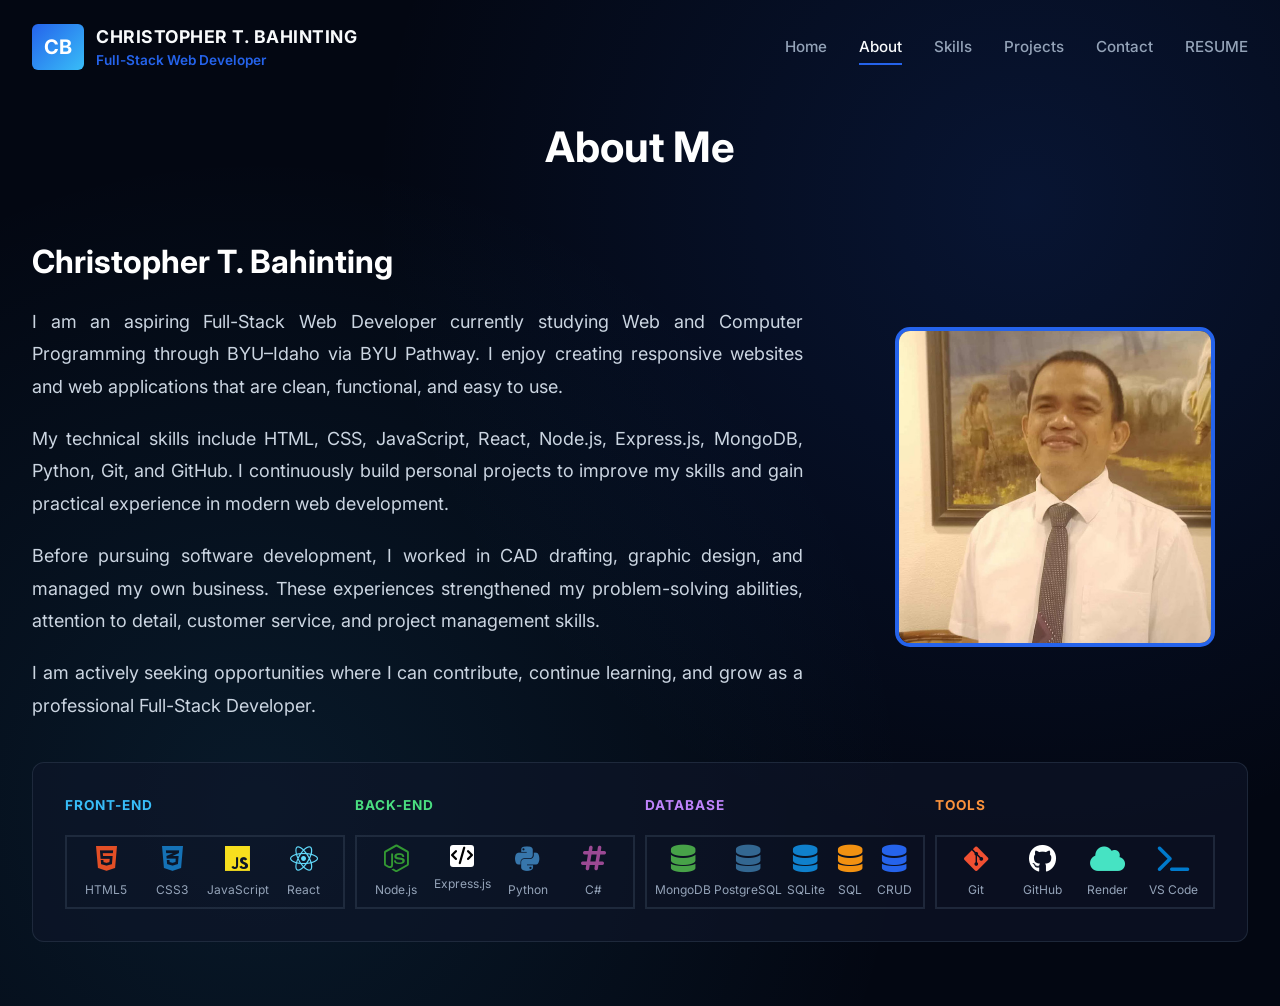
==== commit 2ff625b9: "feat: Add Resume link to navigation and update skills list" ====
--- a/about.html
+++ b/about.html
@@ -1,164 +1,165 @@
-<!DOCTYPE html>
-<html lang="en">
-<head>
-    <meta charset="UTF-8">
-    <meta name="viewport" content="width=device-width, initial-scale=1.0">
-    <title>Christopher T. Bahinting | Full-Stack Web Developer</title>
-    <!-- Google Fonts & Font Awesome Icons -->
-    <link href="https://fonts.googleapis.com/css2?family=Inter:wght@300;400;500;600;700&display=swap" rel="stylesheet">
-    <link rel="stylesheet" href="https://cdnjs.cloudflare.com/ajax/libs/font-awesome/6.4.0/css/all.min.css">
-    <link rel="stylesheet" href="style.css">
-    
-</head>
-<body>
-
-    <!-- Header Section -->
-    <header>
-        <div class="brand">
-            <div class="logo-box">CB</div>
-            <div class="brand-text">
-                <h1>CHRISTOPHER T. BAHINTING</h1>
-                <p>Full-Stack Web Developer</p>
-            </div>
-        </div>
-        <nav>
-            <a href="index.html" >Home</a>
-            <a href="about.html" class="active" >About</a>
-            <a href="skills.html">Skills</a>
-            <a href="projects.html">Projects</a>
-            <a href="contact.html">Contact</a>          
-        </nav>
-    </header>
-
-
-    
-<!-- ABOUT -->
-<section id="about" class="about">
-    <div class="container">
-
-        <h2>About Me</h2>
-
-        <div class="about-content">
-
-          
-
-            <div class="about-text">
-
-                <h3>Christopher T. Bahinting</h3>
-
-                <p>
-                    I am an aspiring Full-Stack Web Developer currently studying
-                    Web and Computer Programming through BYU–Idaho via BYU Pathway.
-                    I enjoy creating responsive websites and web applications that
-                    are clean, functional, and easy to use.
-                </p>
-
-                <p>
-                    My technical skills include HTML, CSS, JavaScript, React,
-                    Node.js, Express.js, MongoDB, Python, Git, and GitHub.
-                    I continuously build personal projects to improve my skills
-                    and gain practical experience in modern web development.
-                </p>
-
-                <p>
-                    Before pursuing software development, I worked in CAD drafting,
-                    graphic design, and managed my own business. These experiences
-                    strengthened my problem-solving abilities, attention to detail,
-                    customer service, and project management skills.
-                </p>
-
-                <p>
-                    I am actively seeking opportunities where I can contribute,
-                    continue learning, and grow as a professional Full-Stack
-                    Developer.
-                </p>
-
-            </div>
-              <div class="about-image">
-                <img src="images/profile.jpg" alt="Christopher Bahinting">
-            </div>
-
-        </div>
-
-    </div>
-</section>
-    
-
-
-
-
-
-
-
-  <!-- Skills Matrix Section -->
-    <section class="skills-section">
-        <div class="skills-grid">
-            <!-- Front-End -->
-            <div class="skills-category frontend">
-                <h4>Front-End</h4>
-                <div class="skills-items">
-                    <div class="skill-node"><i class="fa-brands fa-html5" style="color:#e34f26"></i><span>HTML5</span></div>
-                    <div class="skill-node"><i class="fa-brands fa-css3-alt" style="color:#1572b6"></i><span>CSS3</span></div>
-                    <div class="skill-node"><i class="fa-brands fa-js" style="color:#f7df1e"></i><span>JavaScript</span></div>
-                    <div class="skill-node"><i class="fa-brands fa-react" style="color:#61dafb"></i><span>React</span></div>
-                </div>
-            </div>
-            <!-- Back-End -->
-            <div class="skills-category backend">
-                <h4>Back-End</h4>
-                <div class="skills-items">
-                    <div class="skill-node"><i class="fa-brands fa-node-js" style="color:#339933"></i><span>Node.js</span></div>
-                    <div class="skill-node"><i class="fa-solid fa-code" style="color:#000000; background:#fff; border-radius:3px; padding:2px 1px; font-size:1.1rem;"></i><span>Express.js</span></div>
-                    <div class="skill-node"><i class="fa-brands fa-python" style="color:#3776ab"></i><span>Python</span></div>
-                    <div class="skill-node"><i class="fa-solid fa-hashtag" style="color:#9b4993"></i><span>C#</span></div>
-                </div>
-            </div>
-            <!-- Database -->
-            <div class="skills-category database">
-                <h4>Database</h4>
-
-<div class="skills-items">
-
-    <div class="skill-node">
-        <i class="fa-solid fa-database" style="color:#47a248"></i>
-        <span>MongoDB</span>
-    </div>
-
-    <div class="skill-node">
-        <i class="fa-solid fa-database" style="color:#336791"></i>
-        <span>PostgreSQL</span>
-    </div>
-
-    <div class="skill-node">
-        <i class="fa-solid fa-database" style="color:#0f80cc"></i>
-        <span>SQLite</span>
-    </div>
-
-    <div class="skill-node">
-        <i class="fa-solid fa-database" style="color:#f29111"></i>
-        <span>SQL</span>
-    </div>
-   
-    <div class="skill-node">
-        <i class="fa-solid fa-database" style="color:#2563eb"></i>
-        <span>CRUD</span>
-    </div>
-
-</div>
-            </div>
-            <!-- Tools -->
-            <div class="skills-category tools">
-                <h4>Tools</h4>
-                <div class="skills-items">
-                    <div class="skill-node"><i class="fa-brands fa-git-alt" style="color:#f05032"></i><span>Git</span></div>
-                    <div class="skill-node"><i class="fa-brands fa-github" style="color:#ffffff"></i><span>GitHub</span></div>
-                    <div class="skill-node"><i class="fa-solid fa-cloud" style="color:#46e3c3"></i><span>Render</span></div>
-                    <div class="skill-node"><i class="fa-solid fa-terminal" style="color:#007acc"></i><span>VS Code</span></div>
-                </div>
-            </div>
-        </div>
-    </section>
-
-
-</body>
+<!DOCTYPE html>
+<html lang="en">
+<head>
+    <meta charset="UTF-8">
+    <meta name="viewport" content="width=device-width, initial-scale=1.0">
+    <title>Christopher T. Bahinting | Full-Stack Web Developer</title>
+    <!-- Google Fonts & Font Awesome Icons -->
+    <link href="https://fonts.googleapis.com/css2?family=Inter:wght@300;400;500;600;700&display=swap" rel="stylesheet">
+    <link rel="stylesheet" href="https://cdnjs.cloudflare.com/ajax/libs/font-awesome/6.4.0/css/all.min.css">
+    <link rel="stylesheet" href="style.css">
+    
+</head>
+<body>
+
+    <!-- Header Section -->
+    <header>
+        <div class="brand">
+            <div class="logo-box">CB</div>
+            <div class="brand-text">
+                <h1>CHRISTOPHER T. BAHINTING</h1>
+                <p>Full-Stack Web Developer</p>
+            </div>
+        </div>
+        <nav>
+            <a href="index.html" >Home</a>
+            <a href="about.html" class="active" >About</a>
+            <a href="skills.html">Skills</a>
+            <a href="projects.html">Projects</a>
+            <a href="contact.html">Contact</a> 
+             <a href="/images/Resume.pdf" target="_blank">RESUME</a>         
+        </nav>
+    </header>
+
+
+    
+<!-- ABOUT -->
+<section id="about" class="about">
+    <div class="container">
+
+        <h2>About Me</h2>
+
+        <div class="about-content">
+
+          
+
+            <div class="about-text">
+
+                <h3>Christopher T. Bahinting</h3>
+
+                <p>
+                    I am an aspiring Full-Stack Web Developer currently studying
+                    Web and Computer Programming through BYU–Idaho via BYU Pathway.
+                    I enjoy creating responsive websites and web applications that
+                    are clean, functional, and easy to use.
+                </p>
+
+                <p>
+                    My technical skills include HTML, CSS, JavaScript, React,
+                    Node.js, Express.js, MongoDB, Python, Git, and GitHub.
+                    I continuously build personal projects to improve my skills
+                    and gain practical experience in modern web development.
+                </p>
+
+                <p>
+                    Before pursuing software development, I worked in CAD drafting,
+                    graphic design, and managed my own business. These experiences
+                    strengthened my problem-solving abilities, attention to detail,
+                    customer service, and project management skills.
+                </p>
+
+                <p>
+                    I am actively seeking opportunities where I can contribute,
+                    continue learning, and grow as a professional Full-Stack
+                    Developer.
+                </p>
+
+            </div>
+              <div class="about-image">
+                <img src="images/profile.jpg" alt="Christopher Bahinting">
+            </div>
+
+        </div>
+
+    </div>
+</section>
+    
+
+
+
+
+
+
+
+  <!-- Skills Matrix Section -->
+    <section class="skills-section">
+        <div class="skills-grid">
+            <!-- Front-End -->
+            <div class="skills-category frontend">
+                <h4>Front-End</h4>
+                <div class="skills-items">
+                    <div class="skill-node"><i class="fa-brands fa-html5" style="color:#e34f26"></i><span>HTML5</span></div>
+                    <div class="skill-node"><i class="fa-brands fa-css3-alt" style="color:#1572b6"></i><span>CSS3</span></div>
+                    <div class="skill-node"><i class="fa-brands fa-js" style="color:#f7df1e"></i><span>JavaScript</span></div>
+                    <div class="skill-node"><i class="fa-brands fa-react" style="color:#61dafb"></i><span>React</span></div>
+                </div>
+            </div>
+            <!-- Back-End -->
+            <div class="skills-category backend">
+                <h4>Back-End</h4>
+                <div class="skills-items">
+                    <div class="skill-node"><i class="fa-brands fa-node-js" style="color:#339933"></i><span>Node.js</span></div>
+                    <div class="skill-node"><i class="fa-solid fa-code" style="color:#000000; background:#fff; border-radius:3px; padding:2px 1px; font-size:1.1rem;"></i><span>Express.js</span></div>
+                    <div class="skill-node"><i class="fa-brands fa-python" style="color:#3776ab"></i><span>Python</span></div>
+                    <div class="skill-node"><i class="fa-solid fa-hashtag" style="color:#9b4993"></i><span>C#</span></div>
+                </div>
+            </div>
+            <!-- Database -->
+            <div class="skills-category database">
+                <h4>Database</h4>
+
+<div class="skills-items">
+
+    <div class="skill-node">
+        <i class="fa-solid fa-database" style="color:#47a248"></i>
+        <span>MongoDB</span>
+    </div>
+
+    <div class="skill-node">
+        <i class="fa-solid fa-database" style="color:#336791"></i>
+        <span>PostgreSQL</span>
+    </div>
+
+    <div class="skill-node">
+        <i class="fa-solid fa-database" style="color:#0f80cc"></i>
+        <span>SQLite</span>
+    </div>
+
+    <div class="skill-node">
+        <i class="fa-solid fa-database" style="color:#f29111"></i>
+        <span>SQL</span>
+    </div>
+   
+    <div class="skill-node">
+        <i class="fa-solid fa-database" style="color:#2563eb"></i>
+        <span>CRUD</span>
+    </div>
+
+</div>
+            </div>
+            <!-- Tools -->
+            <div class="skills-category tools">
+                <h4>Tools</h4>
+                <div class="skills-items">
+                    <div class="skill-node"><i class="fa-brands fa-git-alt" style="color:#f05032"></i><span>Git</span></div>
+                    <div class="skill-node"><i class="fa-brands fa-github" style="color:#ffffff"></i><span>GitHub</span></div>
+                    <div class="skill-node"><i class="fa-solid fa-cloud" style="color:#46e3c3"></i><span>Render</span></div>
+                    <div class="skill-node"><i class="fa-solid fa-terminal" style="color:#007acc"></i><span>VS Code</span></div>
+                </div>
+            </div>
+        </div>
+    </section>
+
+
+</body>
 </html>
--- a/style.css
+++ b/style.css
@@ -677,5 +677,10 @@
             .skills-grid { grid-template-columns: 1fr; }
             .hero-left h2 { font-size: 2.25rem; }
             .hero-left h3 { font-size: 1.5rem; }
+
+            .skills-items {
+               display: grid;
+               grid-template-columns: repeat(2, 1fr);
+            }
         }
     
